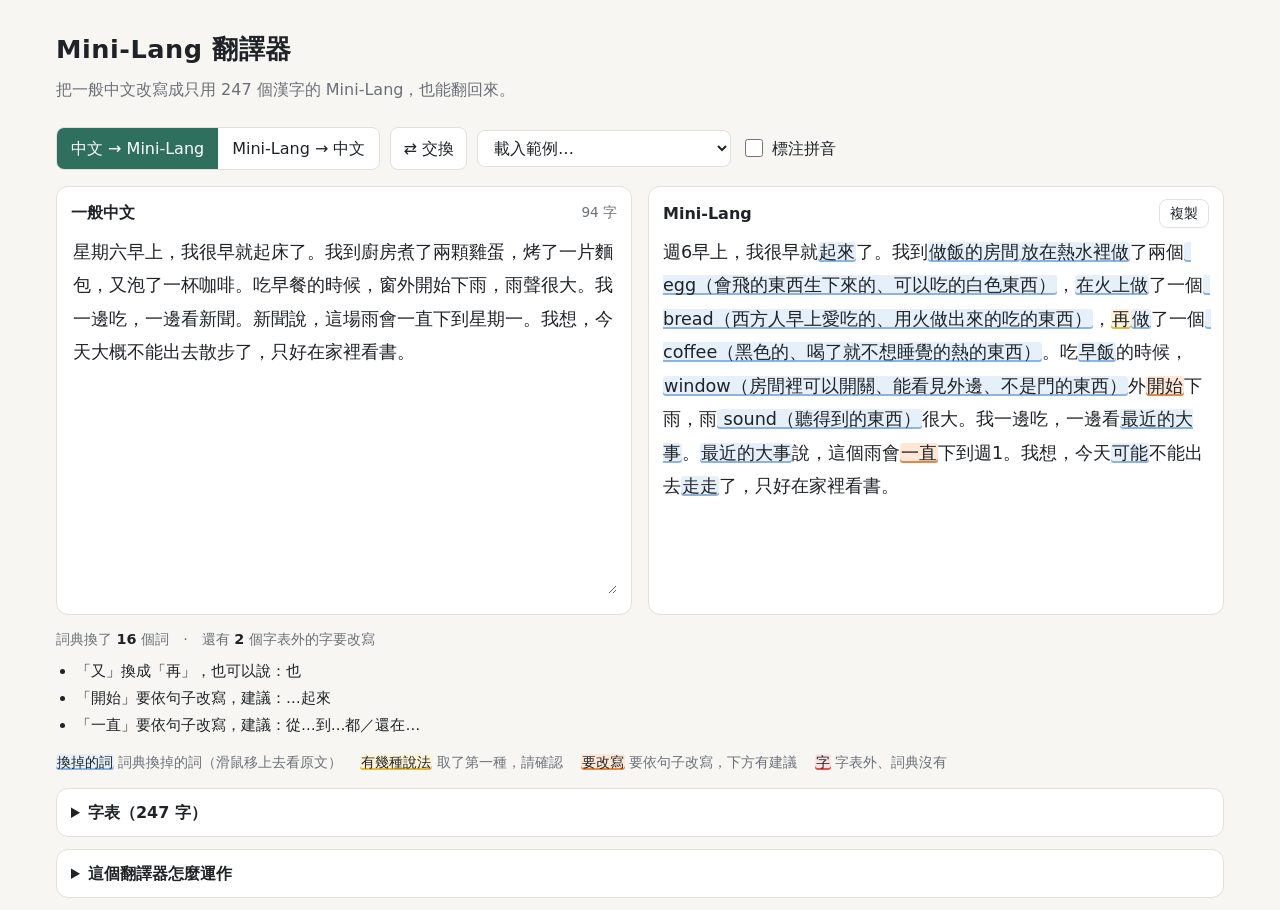
==== web/index.html @ fde90653 "Add Mini-Lang web translator (pure front end) with pinyin ruby - web/: index.html, app.js, style.css" ====
<!doctype html>
<html lang="zh-Hant">
<head>
<meta charset="utf-8">
<meta name="viewport" content="width=device-width, initial-scale=1">
<title>Mini-Lang 翻譯器</title>
<link rel="stylesheet" href="style.css">
</head>
<body>
<header>
  <h1>Mini-Lang 翻譯器</h1>
  <p class="tagline">把一般中文改寫成只用 247 個漢字的 Mini-Lang，也能翻回來。</p>
</header>

<main>
  <div class="toolbar">
    <div class="seg" role="group" aria-label="翻譯方向">
      <button id="dir-to-mini" data-dir="to-mini">中文 → Mini-Lang</button>
      <button id="dir-to-zh" data-dir="to-zh">Mini-Lang → 中文</button>
    </div>
    <button id="swap" class="ghost" title="把結果放回輸入，換方向">⇄ 交換</button>
    <select id="examples" aria-label="範例">
      <option value="">載入範例…</option>
    </select>
    <label class="switch"><input type="checkbox" id="pinyin"> <span>標注拼音</span></label>
  </div>

  <div class="panes">
    <section class="pane">
      <div class="pane-head">
        <h2 id="in-label">一般中文</h2>
        <span class="count" id="in-count"></span>
      </div>
      <textarea id="input" spellcheck="false" placeholder="在這裡輸入或貼上文章"></textarea>
    </section>
    <section class="pane">
      <div class="pane-head">
        <h2 id="out-label">Mini-Lang</h2>
        <button id="copy" class="ghost small">複製</button>
      </div>
      <div id="preview-wrap" hidden>
        <div class="mini-label">Mini-Lang（拼音）</div>
        <div id="preview" class="output"></div>
      </div>
      <div id="output" class="output" aria-live="polite"></div>
    </section>
  </div>

  <div id="stats" class="stats"></div>
  <ul id="notes" class="notes"></ul>

  <div class="legend">
    <span><i class="sub">換掉的詞</i> 詞典換掉的詞（滑鼠移上去看原文）</span>
    <span><i class="alt">有幾種說法</i> 取了第一種，請確認</span>
    <span><i class="hint">要改寫</i> 要依句子改寫，下方有建議</span>
    <span><i class="bad">字</i> 字表外、詞典沒有</span>
  </div>

  <details class="charset">
    <summary>字表（247 字）</summary>
    <div id="charset"></div>
  </details>

  <details class="about">
    <summary>這個翻譯器怎麼運作</summary>
    <p>翻譯完全在瀏覽器中進行，不會把文章送到任何伺服器。中文 → Mini-Lang 依序做：</p>
    <ol>
      <li>中文數字換成阿拉伯數字（二十二歲 → 22歲）。</li>
      <li>數字後的量詞換成「個」（一隻狗 → 一個狗）。</li>
      <li>查詞典換詞（醫院 → 看病的地方、狗 → dog），英文外來語第一次出現時加上說明。</li>
      <li>需要改寫句子結構的詞（雖然、已經…）不自動換，只標出來並給建議。</li>
    </ol>
    <p>這是依規則的翻譯：結果通常還要人讀一次、改通順。完整規則見 <a href="../mini-lang/universal.md">universal.md</a>，範例見 <a href="../mini-lang/examples.md">examples.md</a>。</p>
  </details>
</main>

<script src="data.js"></script>
<script src="minilang.js"></script>
<script src="app.js"></script>
</body>
</html>
---- web/style.css ----
:root {
  --bg: #f7f6f2;
  --panel: #ffffff;
  --text: #1f2328;
  --muted: #6b7078;
  --line: #e2e0d9;
  --accent: #2f6f5e;
  --accent-soft: #e3efe9;
  --sub: #e6f0fb;
  --sub-line: #8bb4e0;
  --alt: #fff4d6;
  --alt-line: #e0b84a;
  --hint: #ffe7d6;
  --hint-line: #e08a4a;
  --bad: #fde2e2;
  --bad-line: #d9534f;
  --rt: #8a6d3b;
}
@media (prefers-color-scheme: dark) {
  :root {
    --bg: #17191c;
    --panel: #1f2226;
    --text: #e6e6e3;
    --muted: #9aa0a6;
    --line: #33373d;
    --accent: #7cc4ad;
    --accent-soft: #24352f;
    --sub: #1d2f44;
    --sub-line: #4f7fae;
    --alt: #3a3220;
    --alt-line: #a8873a;
    --hint: #3d2a1e;
    --hint-line: #b5703c;
    --bad: #3d2224;
    --bad-line: #c0504d;
    --rt: #d2b47a;
  }
}

* { box-sizing: border-box; }
body {
  margin: 0;
  background: var(--bg);
  color: var(--text);
  font-family: "PingFang TC", "Noto Sans TC", "Microsoft JhengHei", system-ui, sans-serif;
  line-height: 1.7;
}
header, main { max-width: 1200px; margin: 0 auto; padding: 0 16px; }
header { padding-top: 28px; padding-bottom: 8px; }
h1 { margin: 0; font-size: 1.6rem; letter-spacing: 0.02em; }
.tagline { margin: 4px 0 0; color: var(--muted); }
h2 { margin: 0; font-size: 1rem; }

.toolbar { display: flex; flex-wrap: wrap; gap: 10px; align-items: center; margin: 16px 0; }
.seg { display: inline-flex; border: 1px solid var(--line); border-radius: 8px; overflow: hidden; background: var(--panel); }
.seg button { border: 0; background: transparent; color: var(--text); padding: 7px 14px; cursor: pointer; font: inherit; }
.seg button.on { background: var(--accent); color: #fff; }
button.ghost, select {
  border: 1px solid var(--line); background: var(--panel); color: var(--text);
  border-radius: 8px; padding: 7px 12px; font: inherit; cursor: pointer;
}
button.small { padding: 2px 10px; font-size: 0.85rem; }
.switch { display: inline-flex; gap: 6px; align-items: center; cursor: pointer; user-select: none; }
.switch input { width: 18px; height: 18px; accent-color: var(--accent); }

.panes { display: grid; grid-template-columns: 1fr 1fr; gap: 16px; }
.pane { background: var(--panel); border: 1px solid var(--line); border-radius: 12px; padding: 12px 14px; min-width: 0; }
.pane-head { display: flex; justify-content: space-between; align-items: center; margin-bottom: 8px; }
.count { color: var(--muted); font-size: 0.85rem; }
textarea {
  width: 100%; min-height: 360px; resize: vertical; border: 0; outline: none;
  background: transparent; color: var(--text); font: inherit; font-size: 1.1rem; line-height: 1.9;
}
.output { min-height: 360px; font-size: 1.1rem; line-height: 1.9; white-space: pre-wrap; overflow-wrap: anywhere; }
#preview-wrap .output { min-height: 0; margin-bottom: 14px; padding-bottom: 12px; border-bottom: 1px dashed var(--line); }
.mini-label { color: var(--muted); font-size: 0.85rem; margin-bottom: 4px; }
.output.pinyin { line-height: 3.1; }

/* 拼音放在字的下面 */
ruby { ruby-position: under; -webkit-ruby-position: after; ruby-align: center; }
rt { font-size: 0.62em; color: var(--rt); font-family: system-ui, sans-serif; letter-spacing: 0; }

.output span[title], .legend i { border-radius: 3px; padding: 0 1px; cursor: help; font-style: normal; }
.output .sub, .legend .sub { background: var(--sub); box-shadow: inset 0 -2px 0 var(--sub-line); }
.output .alt, .legend .alt { background: var(--alt); box-shadow: inset 0 -2px 0 var(--alt-line); }
.output .hint, .legend .hint { background: var(--hint); box-shadow: inset 0 -2px 0 var(--hint-line); }
.output .bad, .legend .bad { background: var(--bad); box-shadow: inset 0 -2px 0 var(--bad-line); }

.stats { margin-top: 12px; color: var(--muted); font-size: 0.9rem; }
.stats b { color: var(--text); }
.stats .ok { color: var(--accent); }
.notes { margin: 6px 0 0; padding-left: 20px; font-size: 0.92rem; }
.notes li { margin: 2px 0; }
.legend { display: flex; flex-wrap: wrap; gap: 6px 18px; margin: 14px 0; color: var(--muted); font-size: 0.85rem; }
.legend i { color: var(--text); }

details { background: var(--panel); border: 1px solid var(--line); border-radius: 12px; padding: 10px 14px; margin: 12px 0; }
summary { cursor: pointer; font-weight: 600; }
.group { margin: 10px 0; }
.group h3 { margin: 0 0 4px; font-size: 0.9rem; color: var(--muted); font-weight: 600; }
.group .chars { font-size: 1.35rem; line-height: 2.6; letter-spacing: 0.15em; }
.about { color: var(--text); }
.about a { color: var(--accent); }
footer { height: 32px; }

@media (max-width: 760px) {
  .panes { grid-template-columns: 1fr; }
  textarea, .output { min-height: 200px; }
}
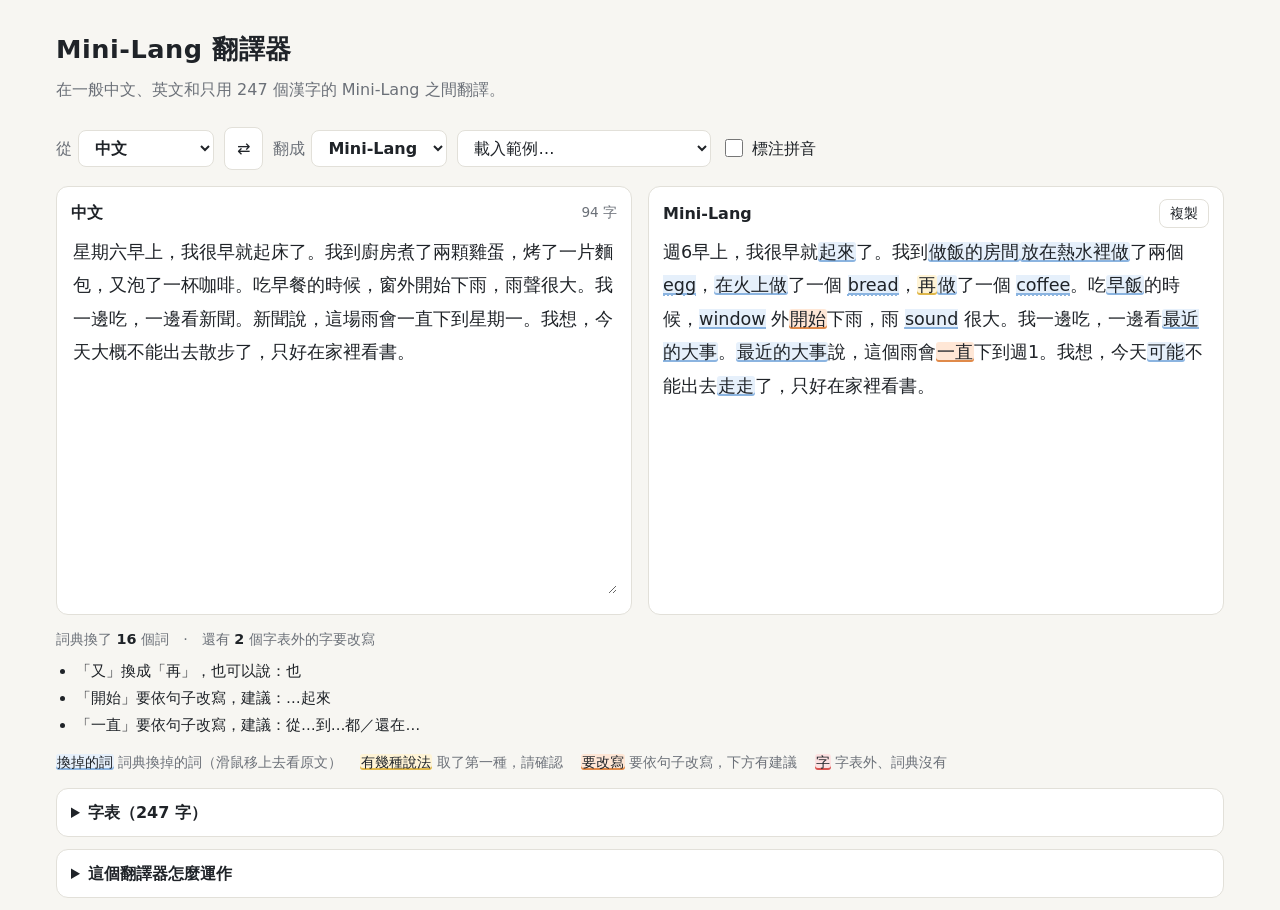
==== commit c37b7fed: "Web: add English (中文 / English / Mini-Lang, any pair) - Language selectors replace the direction but" ====
--- a/web/index.html
+++ b/web/index.html
@@ -9,16 +9,14 @@
 <body>
 <header>
   <h1>Mini-Lang 翻譯器</h1>
-  <p class="tagline">把一般中文改寫成只用 247 個漢字的 Mini-Lang，也能翻回來。</p>
+  <p class="tagline">在一般中文、英文和只用 247 個漢字的 Mini-Lang 之間翻譯。</p>
 </header>
 
 <main>
   <div class="toolbar">
-    <div class="seg" role="group" aria-label="翻譯方向">
-      <button id="dir-to-mini" data-dir="to-mini">中文 → Mini-Lang</button>
-      <button id="dir-to-zh" data-dir="to-zh">Mini-Lang → 中文</button>
-    </div>
-    <button id="swap" class="ghost" title="把結果放回輸入，換方向">⇄ 交換</button>
+    <label class="lang">從 <select id="src" aria-label="來源語言"></select></label>
+    <button id="swap" class="ghost" title="把結果放回輸入，換方向" aria-label="交換語言">⇄</button>
+    <label class="lang">翻成 <select id="dst" aria-label="目標語言"></select></label>
     <select id="examples" aria-label="範例">
       <option value="">載入範例…</option>
     </select>
@@ -42,6 +40,11 @@
         <div class="mini-label">Mini-Lang（拼音）</div>
         <div id="preview" class="output"></div>
       </div>
+      <div id="mt-box" class="mt-box" hidden>
+        <p id="mt-msg"></p>
+        <button id="mt-download" class="primary" hidden>下載翻譯模型</button>
+      </div>
+      <div id="busy" class="busy" hidden>翻譯中…</div>
       <div id="output" class="output" aria-live="polite"></div>
     </section>
   </div>
@@ -63,19 +66,22 @@
 
   <details class="about">
     <summary>這個翻譯器怎麼運作</summary>
-    <p>翻譯完全在瀏覽器中進行，不會把文章送到任何伺服器。中文 → Mini-Lang 依序做：</p>
+    <p>翻譯完全在瀏覽器中進行，不會把文章送到任何伺服器。</p>
+    <p><b>中文 ⇄ Mini-Lang</b> 依規則翻譯。中文 → Mini-Lang 依序做：</p>
     <ol>
       <li>中文數字換成阿拉伯數字（二十二歲 → 22歲）。</li>
       <li>數字後的量詞換成「個」（一隻狗 → 一個狗）。</li>
       <li>查詞典換詞（醫院 → 看病的地方、狗 → dog），英文外來語第一次出現時加上說明。</li>
       <li>需要改寫句子結構的詞（雖然、已經…）不自動換，只標出來並給建議。</li>
     </ol>
-    <p>這是依規則的翻譯：結果通常還要人讀一次、改通順。完整規則見 <a href="../mini-lang/universal.md">universal.md</a>，範例見 <a href="../mini-lang/examples.md">examples.md</a>。</p>
+    <p><b>英文</b>用瀏覽器內建的翻譯模型（桌面版 Chrome 138 以上），第一次使用時要先下載模型，之後在本機執行。英文和 Mini-Lang 之間經過中文：Mini-Lang → 中文 → English、English → 中文 → Mini-Lang。</p>
+    <p>依規則的翻譯：結果通常還要人讀一次、改通順。完整規則見 <a href="../mini-lang/universal.md">universal.md</a>，範例見 <a href="../mini-lang/examples.md">examples.md</a>。</p>
   </details>
 </main>
 
 <script src="data.js"></script>
 <script src="minilang.js"></script>
+<script src="mt.js"></script>
 <script src="app.js"></script>
 </body>
 </html>
--- a/web/style.css
+++ b/web/style.css
@@ -52,9 +52,14 @@
 h2 { margin: 0; font-size: 1rem; }
 
 .toolbar { display: flex; flex-wrap: wrap; gap: 10px; align-items: center; margin: 16px 0; }
-.seg { display: inline-flex; border: 1px solid var(--line); border-radius: 8px; overflow: hidden; background: var(--panel); }
-.seg button { border: 0; background: transparent; color: var(--text); padding: 7px 14px; cursor: pointer; font: inherit; }
-.seg button.on { background: var(--accent); color: #fff; }
+.lang { display: inline-flex; gap: 6px; align-items: center; color: var(--muted); }
+.lang select { color: var(--text); font-weight: 600; min-width: 8.5em; }
+button.primary { border: 0; background: var(--accent); color: #fff; border-radius: 8px; padding: 7px 14px; font: inherit; cursor: pointer; }
+button.primary:disabled { opacity: 0.6; cursor: progress; }
+.mt-box { background: var(--alt); border: 1px solid var(--alt-line); border-radius: 8px; padding: 10px 12px; margin-bottom: 10px; }
+.mt-box p { margin: 0 0 8px; }
+.mt-box p:last-child { margin: 0; }
+.busy { color: var(--muted); font-size: 0.9rem; margin-bottom: 6px; }
 button.ghost, select {
   border: 1px solid var(--line); background: var(--panel); color: var(--text);
   border-radius: 8px; padding: 7px 12px; font: inherit; cursor: pointer;
@@ -86,6 +91,17 @@
 .output .hint, .legend .hint { background: var(--hint); box-shadow: inset 0 -2px 0 var(--hint-line); }
 .output .bad, .legend .bad { background: var(--bad); box-shadow: inset 0 -2px 0 var(--bad-line); }
 
+/* 外來語：說明在滑鼠移上去（或點一下）時才浮現 */
+.loan { position: relative; text-decoration: underline dotted var(--sub-line); text-underline-offset: 3px; cursor: help; outline: none; }
+.output .loan[data-note]:hover::after, .output .loan[data-note]:focus::after {
+  content: attr(data-note);
+  position: absolute; left: 0; bottom: calc(100% + 6px); z-index: 10;
+  width: max-content; max-width: min(320px, 80vw);
+  padding: 6px 10px; border-radius: 8px;
+  background: var(--text); color: var(--bg);
+  font-size: 0.85rem; line-height: 1.5; white-space: pre-line;
+  box-shadow: 0 4px 14px rgba(0, 0, 0, 0.18);
+}
 .stats { margin-top: 12px; color: var(--muted); font-size: 0.9rem; }
 .stats b { color: var(--text); }
 .stats .ok { color: var(--accent); }
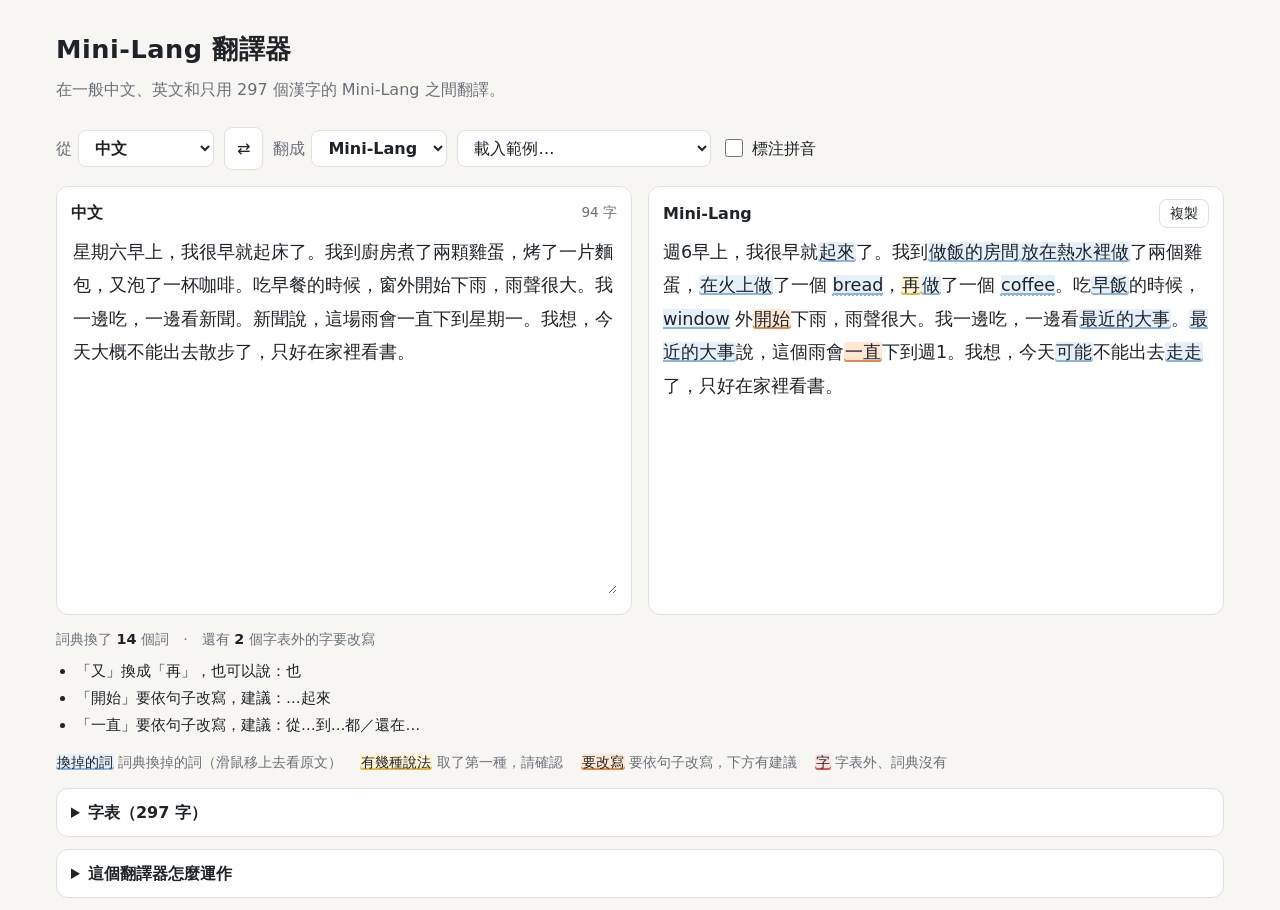
==== commit 8d33a17f: "Mini-Lang v3: 297 characters (+60 expressive core, −10 redundant) Add characters that the 247 could " ====
--- a/web/index.html
+++ b/web/index.html
@@ -9,7 +9,7 @@
 <body>
 <header>
   <h1>Mini-Lang 翻譯器</h1>
-  <p class="tagline">在一般中文、英文和只用 247 個漢字的 Mini-Lang 之間翻譯。</p>
+  <p class="tagline">在一般中文、英文和只用 297 個漢字的 Mini-Lang 之間翻譯。</p>
 </header>
 
 <main>
@@ -60,7 +60,7 @@
   </div>
 
   <details class="charset">
-    <summary>字表（247 字）</summary>
+    <summary>字表（297 字）</summary>
     <div id="charset"></div>
   </details>
 
